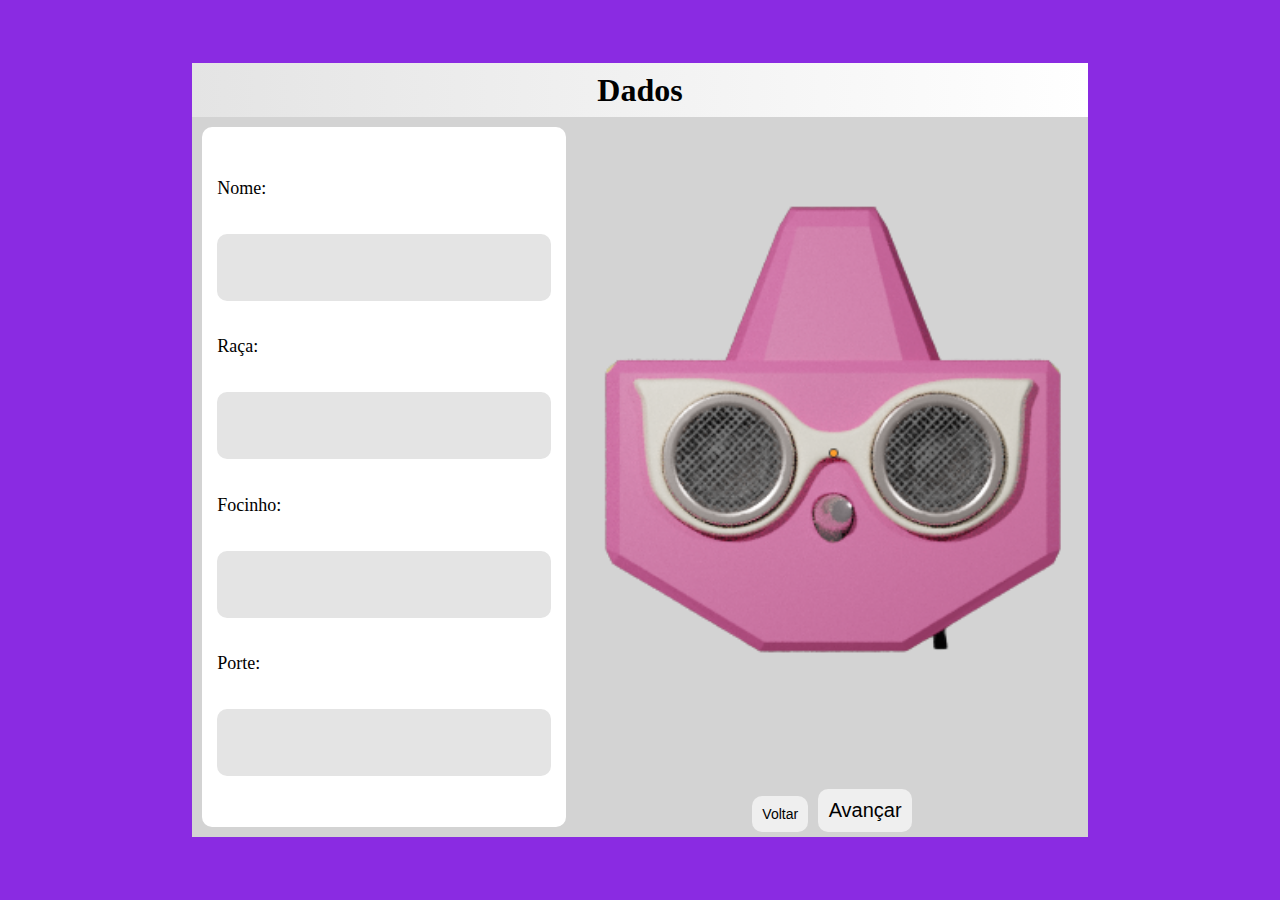
==== index.html @ e2d1315f "projeto carregado" ====
<!DOCTYPE html>
<html lang="pt-BR">
<head>
    <meta charset="UTF-8">
    <meta name="viewport" content="width=device-width, initial-scale=1.0">
    <title>DogView</title>
    <meta name="description" content="coleira com sensor para cão cego" >
    <link rel="stylesheet" href="/css/style.css">
</head>
<body>
    <section class="dadosContainer">

        <div class="titulo">
            <h1>Dados</h1>
        </div>

        <div class="dados">
            <label>Nome:</label>
            <input type="text" name="" id="">

            <label>Raça:</label>
            <input type="text" name="" id="">

            <label>Focinho:</label>
            <input type="text" name="" id="">

            <label>Porte:</label>
            <input type="text" name="" id="">
        </div>

        <figure class="image">
            <img src="/img/dogview/dogview.png" alt="imagem do dogview">
        </figure>
        <nav class="menu">
            <button class="btn btnVoltar">Voltar</button>
            <button class="btn btnAvancar" onclick="window.location.href='personalizacao.html'">Avançar</button>
        </nav>

    </section>
    
</body>
</html>
---- css/style.css ----
/*
    cinza escuro: D3D3D3
*/
*{
    margin: 0;
    box-sizing: border-box;
}
body{
    display: flex;
    height: 100vh;
    justify-content: center;
    align-items: center;
    background-color: blueviolet;
}

.dadosContainer{
    display: grid;
    background-color: #D3D3D3;
    grid-template-columns: 30vw 40vw;
    grid-template-rows: 6vh 70vh 10vh;
    grid-template-areas: 
    "titulo titulo"
    "dados foto"
    "dados menu";
}
@media (max-width: 35em) {
    .dadosContainer{
        display: grid;
        background-color: #D3D3D3;
        grid-template-columns: 100vw;
        grid-template-rows: 45vh 5vh 40vh 10vh;
        grid-template-areas: 
        "foto"
        "titulo"
        "dados"
        "menu";
    }
}

.titulo{
    display: flex;
    grid-area: titulo;
    background-image: linear-gradient(90deg, rgb(228, 228, 228), white);
    justify-content: center;  
    align-items: center;

}
.dados{
    grid-area: dados;
    display: flex;
    flex-direction: column;
    justify-content: space-evenly;
    align-items: left;
    background-color: white;
    padding: 4%;
    font-size: 18px;
    margin: 10px;
    border-radius: 10px;
}
input{
    height: 10%;
    border: none;
    border-radius: 10px;
    background-color: rgb(228, 228, 228);
    padding: 5%;
    
}
.image{
    display: flex;
    grid-area: foto;
    justify-content: center;
}
.dogview{
    position: relative;
}
.oculos{
    position: absolute;
}
.menu{
    grid-area: menu;
    display: flex;
    justify-content: center;
    align-items: flex-end;
}
.btnAvancar{
    border: none;
    border-radius: 10px;
    padding: 2%;
    margin: 5px 5px;
    font-size: 20px;
}
.btnVoltar{
    border: none;
    border-radius: 10px;
    padding: 2%;
    margin: 5px 5px;
    font-size: 14px;
}
.btn{
    transition: .3s;
}
.btn:hover{
    border: solid 1px blueviolet;
    box-shadow: 2px 2px 5px blueviolet;
}
.btn:active{
    color: blueviolet;
    background-color: white;

}
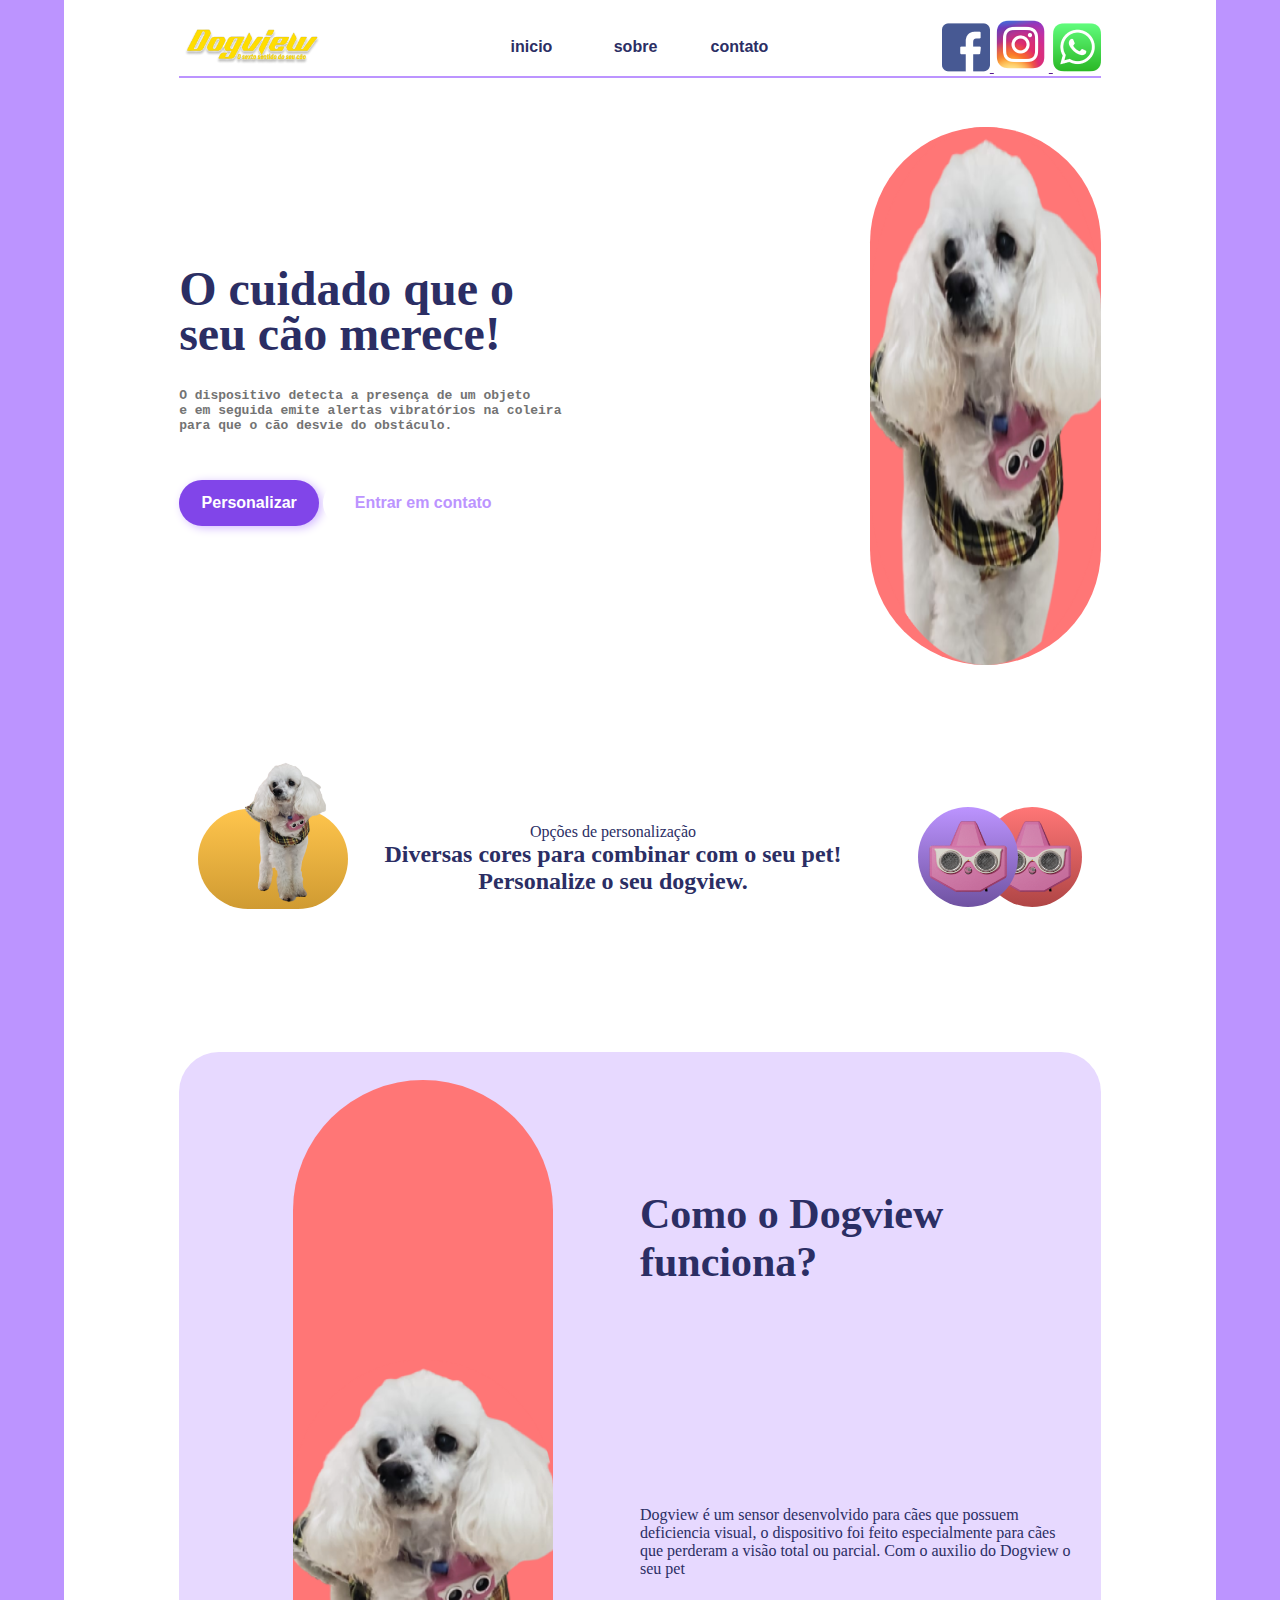
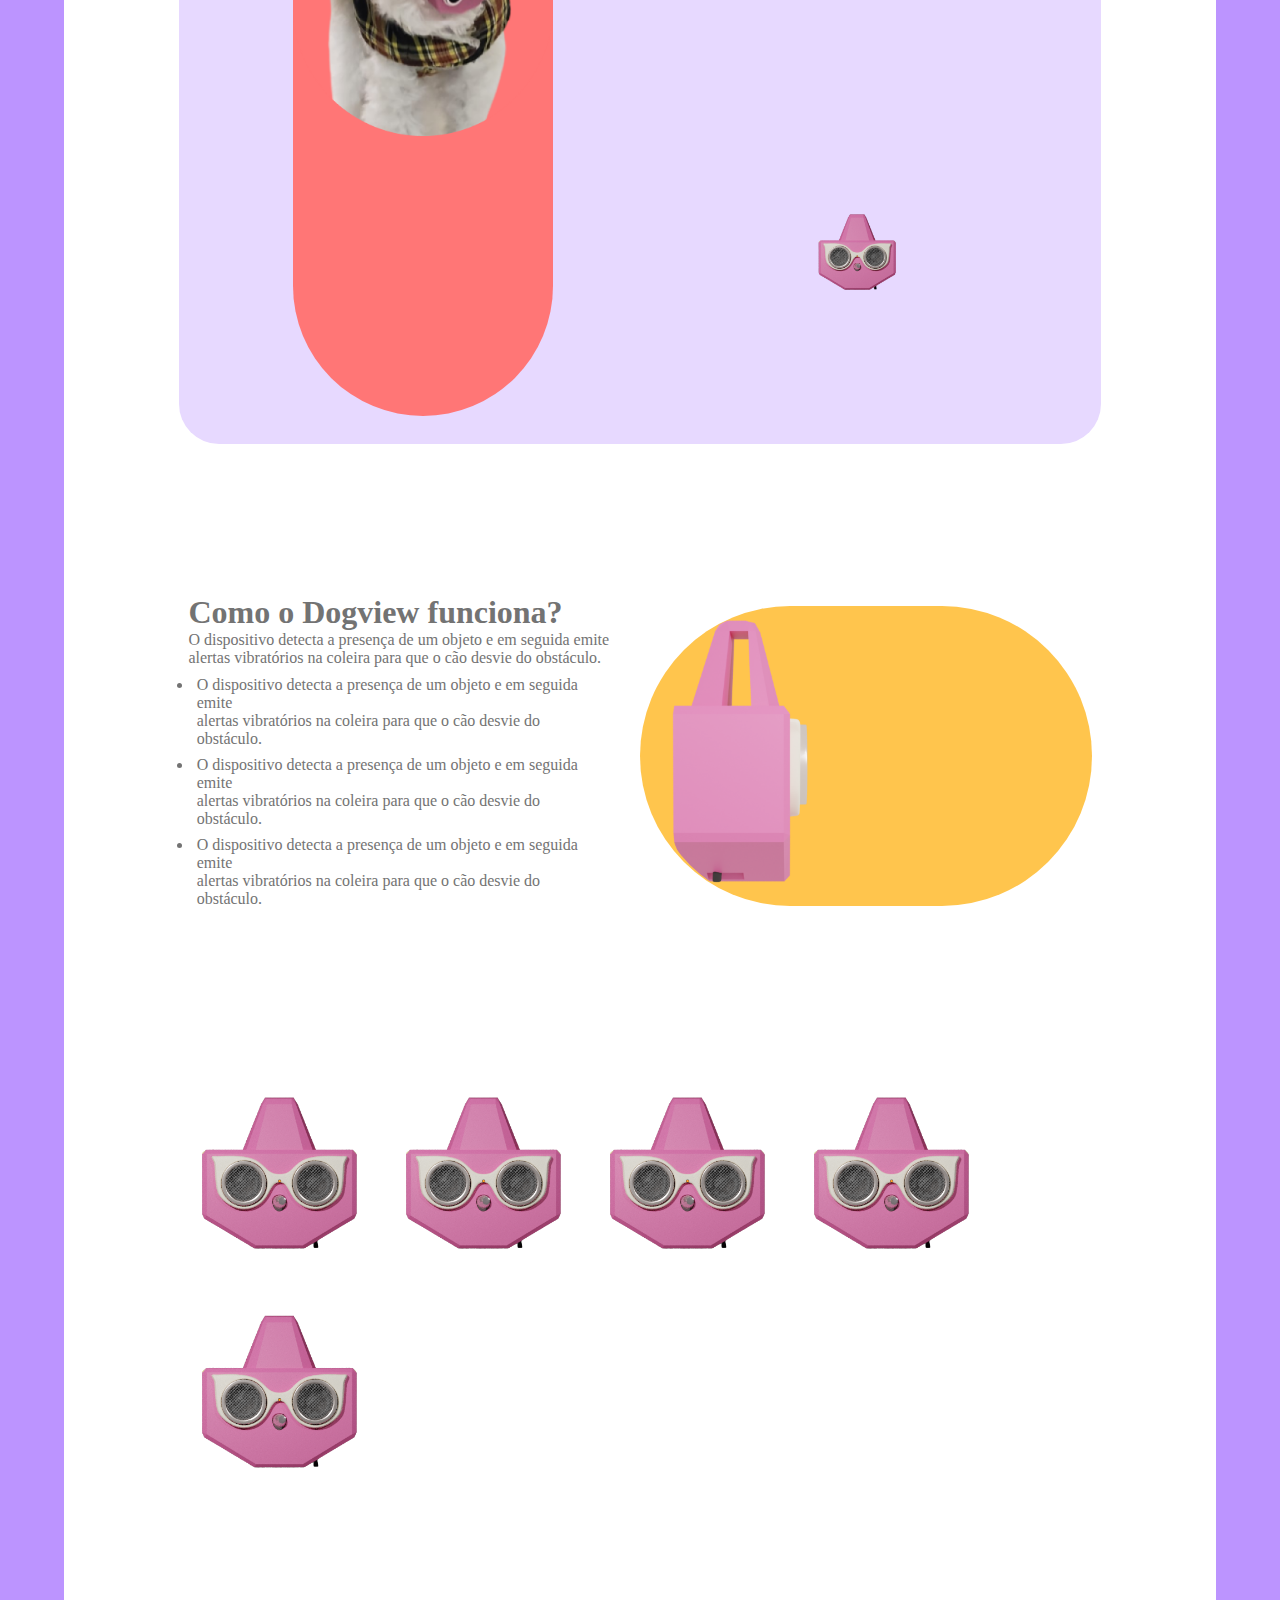
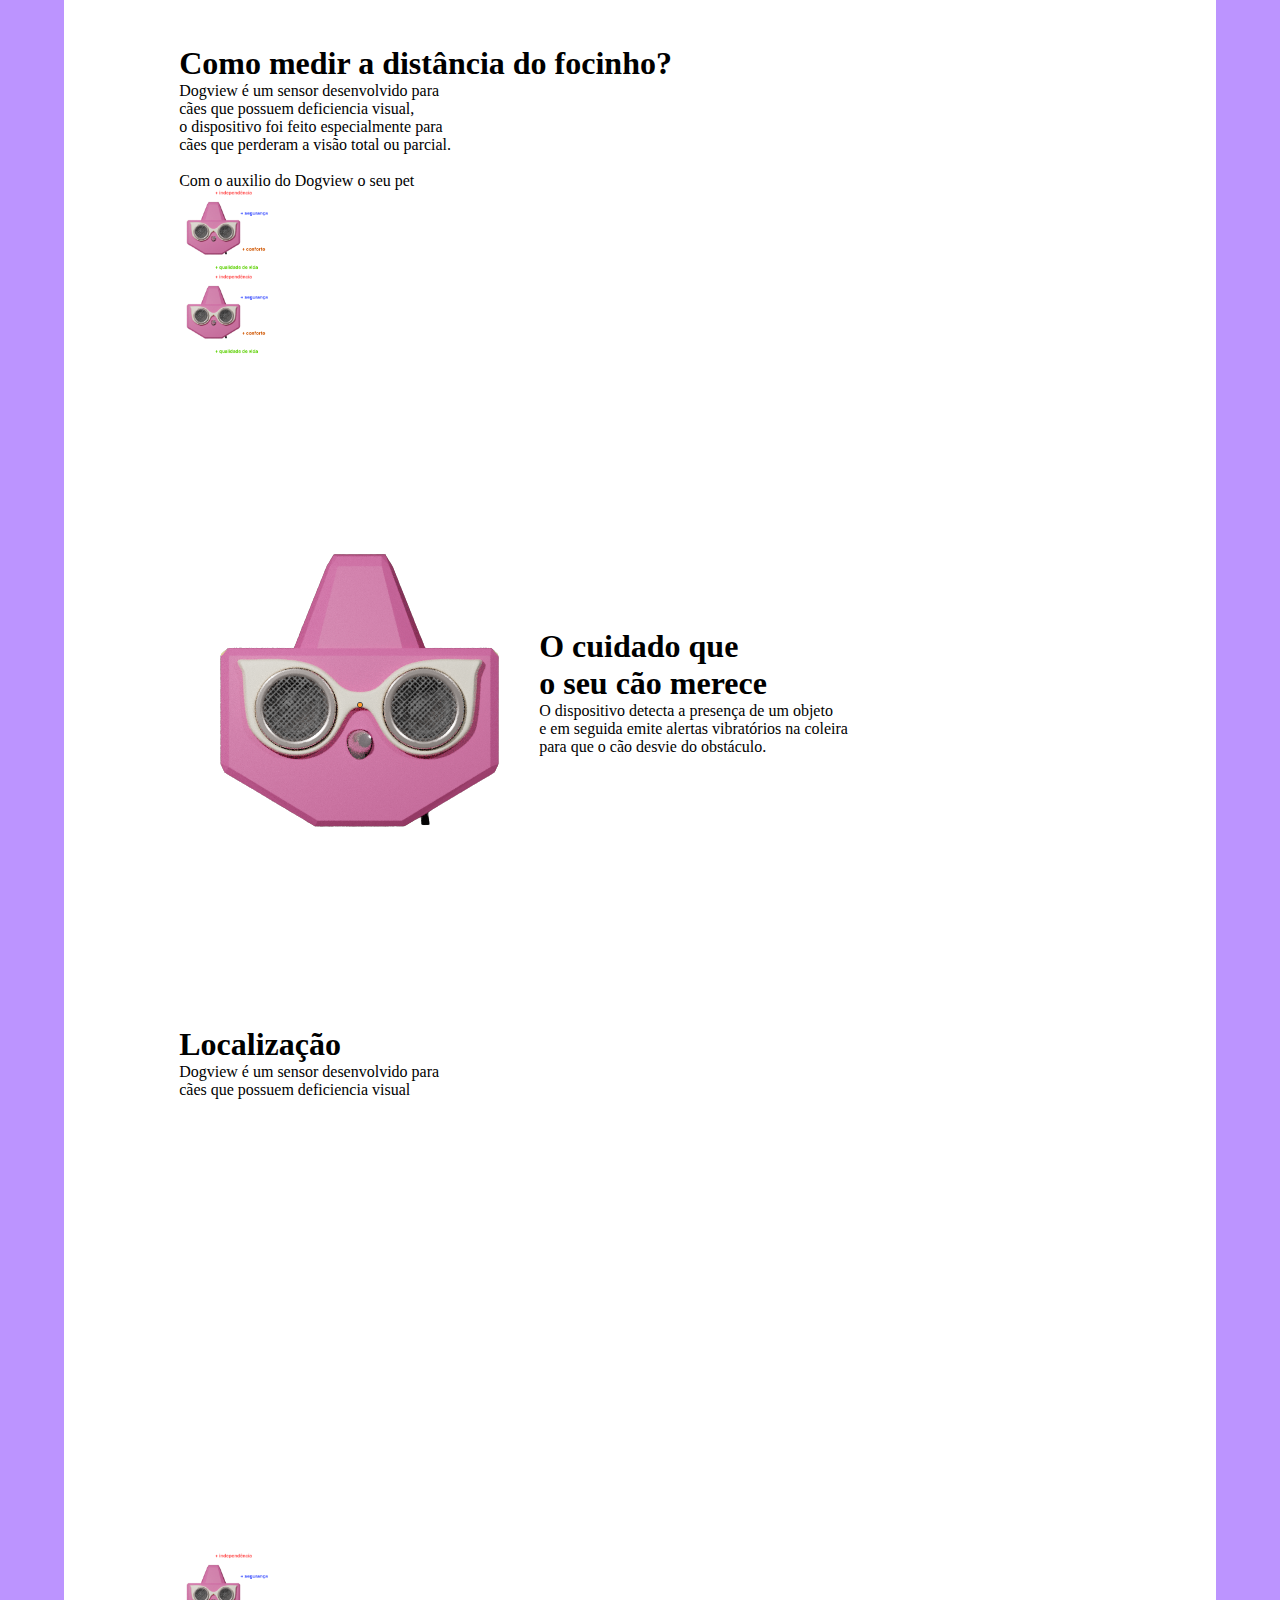
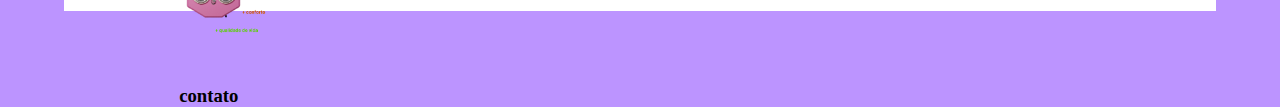
==== commit 01363b3d: "layout totalmente alterado" ====
--- a/index.html
+++ b/index.html
@@ -8,35 +8,166 @@
     <link rel="stylesheet" href="/css/style.css">
 </head>
 <body>
-    <section class="dadosContainer">
+    <div class="container">
 
-        <div class="titulo">
-            <h1>Dados</h1>
+  
+    <header>
+        <img src="/img/site/logo.png" width="150" alt="">
+        <nav>
+            <button class="btnMenu">inicio</button>
+            <button class="btnMenu">sobre</button>
+            <button class="btnMenu">contato</button>
+        </nav>
+        <div>
+            <a href="">
+                <img src="/img/site/facebook.png" alt="">
+            </a>
+            <a href="">
+                <img src="/img/site/instagram.png" alt="">
+            </a>
+            <a href="">
+                <img src="/img/site/whatsapp.png" alt="">
+            </a>
         </div>
 
-        <div class="dados">
-            <label>Nome:</label>
-            <input type="text" name="" id="">
+     
+       
+    </header>
 
-            <label>Raça:</label>
-            <input type="text" name="" id="">
+    <main>
+        <section class="carousel">
+            <div>
+                <h1>O cuidado que o <br> seu cão merece!</h1>
+                <pre>
+O dispositivo detecta a presença de um objeto 
+e em seguida emite alertas vibratórios na coleira
+para que o cão desvie do obstáculo.
+                </pre>
+                <div>
+                    <button class="btnPersonalizar">Personalizar</button>
+                    <button class="btnContato">Entrar em contato</button>
+                </div>
 
-            <label>Focinho:</label>
-            <input type="text" name="" id="">
+            </div>
+            <figure>
+                <img src="/img/site/albertao.png" alt="">
+            </figure>
+        </section>
 
-            <label>Porte:</label>
-            <input type="text" name="" id="">
-        </div>
+        <!-- MINI TEXTO -->
 
-        <figure class="image">
-            <img src="/img/dogview/dogview.png" alt="imagem do dogview">
-        </figure>
-        <nav class="menu">
-            <button class="btn btnVoltar">Voltar</button>
-            <button class="btn btnAvancar" onclick="window.location.href='personalizacao.html'">Avançar</button>
-        </nav>
+        <section class="miniTexto">
+            <figure>
+                <img src="/img/site/albert.png" alt="">
+            </figure>
+            <div>
+                <span>Opções de personalização</span>
+                <h2>Diversas cores para combinar com o seu pet! <br> Personalize o seu dogview.</h2>
+            </div>
+            <div>
+                <img width="100" src="/img/dogview/dogview.png" alt="">
+                <img width="100" src="/img/dogview/dogview.png" alt="">
+            </div>
+        </section>
 
-    </section>
-    
+        <!-- SOBRE -->
+
+        <section class="sobre1">
+            <div>
+                <figure>
+                    <img src="/img/site/albertao.png" alt="">
+                </figure>
+            </div>
+            <div>
+                <h1>Como o Dogview funciona?</h1>
+                <p>Dogview é um sensor desenvolvido para
+                cães que possuem deficiencia visual,
+                o dispositivo foi feito especialmente para
+                cães que perderam a visão total ou parcial. 
+                Com o auxilio do Dogview o seu pet</p>
+                <img width="100" src="/img/dogview/dogview.png" alt="">
+            </div>
+        </section>
+
+        <!-- DETALHES -->
+
+        <section class="detalhes">
+            <div>
+                <h1>Como o Dogview funciona?</h1>
+                <p>O dispositivo detecta a presença de um objeto e em seguida emite <br> alertas 
+                vibratórios na coleira para que o cão desvie do obstáculo.</p>
+                <ul>
+                    <li>O dispositivo detecta a presença de um objeto e em seguida emite <br>
+                         alertas vibratórios na coleira para que o cão desvie do obstáculo.
+                    </li>
+                    <li>O dispositivo detecta a presença de um objeto e em seguida emite <br>
+                        alertas vibratórios na coleira para que o cão desvie do obstáculo.
+                   </li>
+                   <li>O dispositivo detecta a presença de um objeto e em seguida emite <br>
+                    alertas vibratórios na coleira para que o cão desvie do obstáculo.
+               </li>
+                </ul>
+            </div>
+            <figure>
+                <img src="/img/site/lado.png"  alt="">
+            </figure>
+        </section>
+
+        <!-- ITENS -->
+
+        <section>
+            <img width="200" src="/img/dogview/dogview.png" alt="">
+            <img width="200" src="/img/dogview/dogview.png" alt="">
+            <img width="200" src="/img/dogview/dogview.png" alt="">
+            <img width="200" src="/img/dogview/dogview.png" alt="">
+            <img width="200" src="/img/dogview/dogview.png" alt="">
+        </section>
+
+        <!-- SOBRE -->
+
+        <section class="sobre">
+            <div>
+                <h1>Como medir a distância do focinho?</h1>
+                <p>Dogview é um sensor desenvolvido para<br>
+                cães que possuem deficiencia visual,<br>
+                o dispositivo foi feito especialmente para<br>
+                cães que perderam a visão total ou parcial. 
+                <br>
+                <br>
+                Com o auxilio do Dogview o seu pet <br>
+                <img width="100" src="/img/site/sobre.png" alt="">
+            </div>
+            <img width="100" src="/img/site/sobre.png" alt="">
+        </section>
+
+        <!-- CUIDADO -->
+
+        <section class="cuidado">
+            <img src="/img/dogview/dogview.png" alt="">
+            <div>
+                <h1>O cuidado que <br> o seu cão merece</h1>
+                <p>O dispositivo detecta a presença de um objeto <br>
+                e em seguida emite alertas vibratórios na coleira <br>
+                para que o cão desvie do obstáculo.</p>
+            </div>
+        </section>
+
+        <!-- LOCALIZAÇÃO -->
+
+        <section class="sobre">
+            <div>
+                <h1>Localização</h1>
+                <p>Dogview é um sensor desenvolvido para<br>
+                cães que possuem deficiencia visual </p>
+                <iframe src="https://www.google.com/maps/embed?pb=!1m18!1m12!1m3!1d110529.04329165728!2d-51.341407299041755!3d-30.035922499683824!2m3!1f0!2f0!3f0!3m2!1i1024!2i768!4f13.1!3m3!1m2!1s0x951979b4f2a3af43%3A0x943c359db28382b2!2sLiguelista%20Produtos%20e%20Servi%C3%A7os.%20Marketing%20Digital%2C%20Otimiza%C3%A7%C3%A3o%20de%20Palavras%20Chave%2C%20Cria%C3%A7%C3%A3o%20de%20Sites%20e%20Google%20Meu%20Neg%C3%B3cio%20Maps!5e0!3m2!1spt-BR!2sbr!4v1655424355119!5m2!1spt-BR!2sbr" width="600" height="450" style="border:0;" allowfullscreen="" loading="lazy" referrerpolicy="no-referrer-when-downgrade"></iframe>
+            </div>
+            <img width="100" src="/img/site/sobre.png" alt="">
+        </section>
+    </main>
+    <footer>
+        <h3>contato</h3>
+
+    </footer>
+</div>
 </body>
 </html>--- a/css/style.css
+++ b/css/style.css
@@ -5,106 +5,278 @@
     margin: 0;
     box-sizing: border-box;
 }
+.container{
+    display: flex;
+    flex-direction: column;
+    background-color: white;
+    padding: 0 10%;
+    gap: 1%;
+}
 body{
-    display: flex;
+    display: grid;
     height: 100vh;
-    justify-content: center;
-    align-items: center;
-    background-color: blueviolet;
-}
-
-.dadosContainer{
-    display: grid;
-    background-color: #D3D3D3;
-    grid-template-columns: 30vw 40vw;
-    grid-template-rows: 6vh 70vh 10vh;
+    grid-template-columns: 100%;
+    grid-template-rows: auto 1fr auto;
     grid-template-areas: 
-    "titulo titulo"
-    "dados foto"
-    "dados menu";
-}
-@media (max-width: 35em) {
-    .dadosContainer{
-        display: grid;
-        background-color: #D3D3D3;
-        grid-template-columns: 100vw;
-        grid-template-rows: 45vh 5vh 40vh 10vh;
-        grid-template-areas: 
-        "foto"
-        "titulo"
-        "dados"
-        "menu";
-    }
-}
-
-.titulo{
-    display: flex;
-    grid-area: titulo;
-    background-image: linear-gradient(90deg, rgb(228, 228, 228), white);
-    justify-content: center;  
-    align-items: center;
-
-}
-.dados{
-    grid-area: dados;
-    display: flex;
-    flex-direction: column;
-    justify-content: space-evenly;
-    align-items: left;
-    background-color: white;
-    padding: 4%;
-    font-size: 18px;
-    margin: 10px;
-    border-radius: 10px;
-}
-input{
-    height: 10%;
+    "header"
+    "main"
+    "footer";
+    background-color: #BC94FF;
+    padding: 0 5%;
+
+}
+
+/* HEADER */
+
+header{
+    grid-area: header;
+    display: flex;
+    justify-content: space-between;
+    align-items: center;
+    padding: 2% 0 0 0;
+    flex-wrap: wrap;
+    border-bottom: #BC94FF solid 2px;
+}
+
+.btnMenu{
+    color: #2B2E64;
+    font-weight: 600;
     border: none;
     border-radius: 10px;
-    background-color: rgb(228, 228, 228);
-    padding: 5%;
+    width: 100px;
+    padding: 3%;
+    font-size: 16px;
+    background-color: white;
+
+}
+.btnMenu:hover {
+    opacity: .5;
+    cursor: pointer;
     
 }
-.image{
-    display: flex;
-    grid-area: foto;
+
+
+main{
+    grid-area: main;
+    display: flex;
+    flex-direction: column;
+    gap: 3%;
+}
+
+/* CAROUSEL */
+
+.carousel{
+    display: flex;
+    justify-content: space-between;
+    align-items: center;
+    display: flex;
+    height: 100vh;
+}
+.carousel > div{
+    display: flex;
+    flex-direction: column;
     justify-content: center;
-}
-.dogview{
+    height: 10vh;
+    gap: 6%;
+    width: 50%;
+    height: 100%;
+}
+.carousel > div > pre {
+    color: #737373;
+    font-weight: 600;
+}
+.carousel >  div > h1 {
+    color: #2B2E64;
+
+    font-size: 48px;
+    line-height: 45px;
+}
+.carousel > figure {
+    background-color: #FF7676;
+    border-radius: 150px;
+    width: 25%;
+    height: 100%;
+}
+.carousel img {
+    width: 100%;
+    height: 100%;
+}
+
+.btnPersonalizar{
+    color: white;
+    font-weight: 600;
+    border: none;
+    border-radius: 40px;
+    width: 140px;
+    padding: 3%;
+    font-size: 16px;
+    background-color: #8145e9;
+    box-shadow: 3px 2px 10px #d2b9ff;
+}
+.btnPersonalizar:hover{
+    opacity: .5;
+    cursor: pointer;
+}
+.btnContato{
+    color: #BC94FF;
+    font-weight: 600;
+    border: none;
+    border-radius: 40px;
+    width: 200px;
+    padding: 3%;
+    font-size: 16px;
+    background-color: white;
+}
+.btnContato:hover{
+    opacity: .5;
+    cursor: pointer;
+}
+/* MINI TEXTO */
+
+.miniTexto{
+    display: flex;
+    justify-content: space-around;
+    align-items: center;
+    color: #2B2E64;
+    text-align: center;
+}
+.miniTexto > figure{
+    background-image: linear-gradient(#FFC54D, #c58403d0);
+    border-radius: 50px;
+    width: 150px;
+    height: 100px;
+}
+.miniTexto > figure > img{
+    border-radius: 50px;
     position: relative;
-}
-.oculos{
-    position: absolute;
-}
-.menu{
-    grid-area: menu;
-    display: flex;
-    justify-content: center;
-    align-items: flex-end;
-}
-.btnAvancar{
-    border: none;
-    border-radius: 10px;
-    padding: 2%;
-    margin: 5px 5px;
-    font-size: 20px;
-}
-.btnVoltar{
-    border: none;
-    border-radius: 10px;
-    padding: 2%;
-    margin: 5px 5px;
-    font-size: 14px;
-}
-.btn{
-    transition: .3s;
-}
-.btn:hover{
-    border: solid 1px blueviolet;
-    box-shadow: 2px 2px 5px blueviolet;
-}
-.btn:active{
-    color: blueviolet;
-    background-color: white;
-
+    width: 100px;
+    bottom: 70px;
+    left: 20px;
+
+}
+.miniTexto > div > img:nth-child(1){
+    background-image: linear-gradient(#BC94FF, #6f52a1);
+    position: relative;
+    left: 40px;
+    border-radius: 50px;
+    width: 100px;
+    height: 100px;
+}
+.miniTexto > div > img:nth-child(2){
+
+    background-image: linear-gradient(#FF7676, #af4545);
+    border-radius: 50px;
+    width: 100px;
+    height: 100px;
+}
+
+/* SOBRE */
+
+.sobre1{
+    display: flex;
+    background-color: #e7d9ff;
+    border-radius: 40px;
+    color: #2B2E64;
+    height: 180vh;
+    padding: 3%;
+}
+
+
+.sobre1 div{
+    display: flex;
+    flex-direction: column;
+    justify-content: space-around;
+    align-items: center;
+    width: 50%;
+}
+.sobre1 > div > h1{
+    font-size: 42px;
+}
+.sobre1 div:nth-child(1){
+    width: 50%;
+    height: 100%;
+}
+.sobre1 div:nth-child(2){
+
+    width: 50%;
+    height: 100%;
+}
+
+.sobre1 > div > figure {
+    background-color: #FF7676;
+    border-radius: 150px;
+    width: 60%;
+    height: 100%;
+    display: flex;
+    align-items: center;
+}
+.sobre1 > div > figure > img{
+    width: 100%;
+}
+
+
+/* DETALHES */
+
+.detalhes{
+    display: flex;
+    justify-content: space-between;
+    align-items: center;
+    padding: 1%;
+    color: #737373;
+}
+.detalhes > figure{
+    background-color: #FFC54D;
+    border-radius: 200px;
+    width: 50%;
+    height: 300px;
+    display: flex;
+    justify-content: space-between;
+    align-items: center;
+    padding: 1%;
+}
+.detalhes > figure > img{
+    position: relative;
+    border-radius: 200px;
+    height: 300px;
+}
+.detalhes ul{
+    display: flex;
+    flex-direction: column;
+    justify-content: space-evenly;
+    align-items: center;
+    padding: 1%;
+}
+.detalhes ul > li{
+    padding: 1%;
+}
+
+
+.cuidado{
+    display: flex;
+    justify-content: start;
+    align-items: center;
+}
+.personalizacao{
+    display: flex;
+    justify-content: space-evenly;
+    align-items: center;
+    flex-direction: column;
+    padding: 1%;
+    height: 100vh;
+}
+.personalizacaoContent{
+    display: flex;
+    justify-content: space-between;
+    align-items: center;
+    font-size: 24px;
+    gap: 1%;
+    color: #fdfdfd;
+    flex-wrap: wrap;
+}
+.personalizacaoContent > img{
+    width: 50%;
+ }
+footer{
+    grid-area: footer;
+    display: flex;
 }